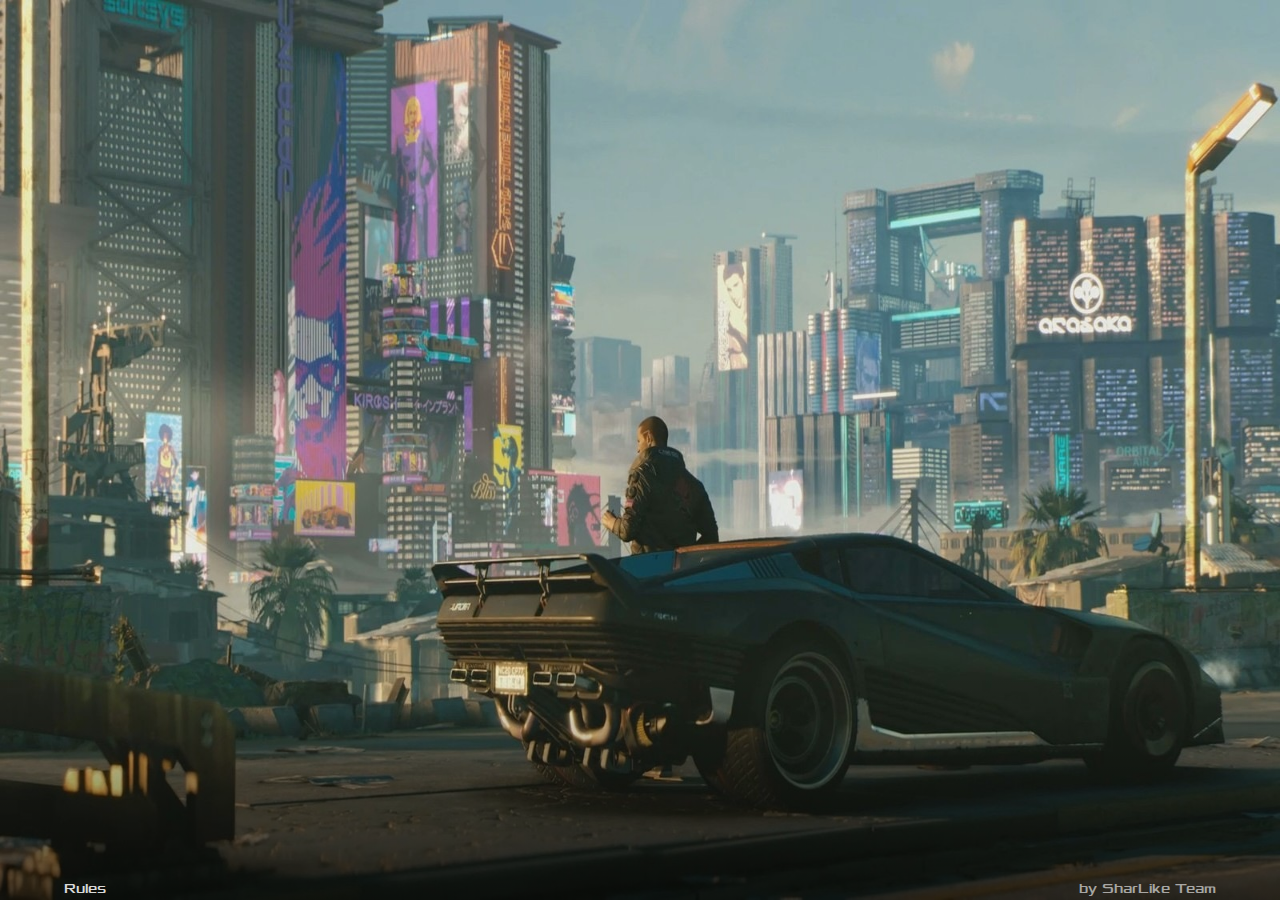
==== index.html @ ea801c17 "good" ====
<!DOCTYPE HTML>
<!--
	Parallelism by HTML5 UP
	html5up.net | @ajlkn
	Free for personal and commercial use under the CCA 3.0 license (html5up.net/license)
-->
<html>
	<head>
    <title>CTF</title>
    <meta charset="utf-8" />
    <meta name="viewport" content="width=device-width, initial-scale=1, user-scalable=no" />
    <link rel="stylesheet" href="css/main.css" />
    <noscript>
        <link rel="stylesheet" href="css/noscript.css" /></noscript>
</head>

<body class="is-preload">

    <!-- Wrapper -->
    <div id="wrapper">

        <!-- Main -->
        <section id="main">


            <!--
            
                <article class="item thumb span-|размер(1/2/3)|">
                    <h2>|Название таска|</h2>
                    <h3>|Цена|</h3>
                    <h4>|Категория|</h4>

                    <a href="|ссылка на таск|" class="image"><img src="img/thumbs/|номер категории|.jpg" alt=""></a>
                </article>
            
-->
            <!-- Items -->

            <div class="items">
                <a href="html/scoreboard.html">
                    <div class="item intro span-intro">
                        <h1>Cyber CTF</h1>
                        <h2>Scoreboard</h2>
                        <p />
                        <p><b>Very long team name<br>
                                50 points</b></p>
                    </div>
                </a>
                <article class="item thumb span-1">
                    <h2>Code it</h2>
                    <h3>500</h3>
                    <h4>WEB</h4>

                    <a href="img/fulls/01.jpg" class="image"><img src="img/thumbs/01.jpg" alt=""></a>
                </article>

                <article class="item thumb span-2">
                    <h2>Cryptography</h2>
                    <h3>200</h3>
                    <h4>CRYPTO</h4>
                    <a href="img/fulls/02.jpg" class="image"><img src="img/thumbs/02.jpg" alt=""></a>
                </article>

                <article class="item thumb span-1">
                    <h2>lol kek</h2>
                    <h3>500</h3>
                    <h4>WEB</h4>
                    <a href="img/fulls/03.jpg" class="image"><img src="img/thumbs/03.jpg" alt=""></a>
                </article>

                <article class="item thumb span-1">
                    <h2>realy</h2>
                    <h3>500</h3>
                    <h4>WEB</h4>
                    <a href="img/fulls/04.jpg" class="image"><img src="img/thumbs/04.jpg" alt=""></a>
                </article>

                <article class="item thumb span-3">
                    <h2>Code it</h2>
                    <h3>500</h3>
                    <h4>WEB</h4>
                    <a href="img/fulls/05.jpg" class="image"><img src="img/thumbs/05.jpg" alt=""></a>
                </article>

                <article class="item thumb span-1">
                    <h2>Code it</h2>
                    <h3>500</h3>
                    <h4>WEB</h4>
                    <a href="img/fulls/06.jpg" class="image"><img src="img/thumbs/06.jpg" alt=""></a>
                </article>

                <article class="item thumb span-2">
                    <h2>Code it</h2>
                    <h3>500</h3>
                    <h4>WEB</h4>
                    <a href="img/fulls/07.jpg" class="image"><img src="img/thumbs/07.jpg" alt=""></a>
                </article>

                <article class="item thumb span-2">
                    <h2>Code it</h2>
                    <h3>500</h3>
                    <h4>WEB</h4>
                    <a href="img/fulls/08.jpg" class="image"><img src="img/thumbs/08.jpg" alt=""></a>
                </article>

            </div>


            <!-- Items -->
            <div class="items">

                <article class="item thumb span-3">
                    <h2>Code it</h2>
                    <h3>500</h3>
                    <h4>WEB</h4>
                    <a href="img/fulls/05.jpg" class="image"><img src="img/thumbs/05.jpg" alt=""></a>
                </article>
                <article class="item thumb span-1">
                    <h2>Code it</h2>
                    <h3>500</h3>
                    <h4>WEB</h4>
                    <a href="img/fulls/06.jpg" class="image"><img src="img/thumbs/06.jpg" alt=""></a>
                </article>
                <article class="item thumb span-2">
                    <h2>Code it</h2>
                    <h3>500</h3>
                    <h4>WEB</h4>
                    <a href="img/fulls/07.jpg" class="image"><img src="img/thumbs/07.jpg" alt=""></a>
                </article>
                <article class="item thumb span-2">
                    <h2>Code it</h2>
                    <h3>500</h3>
                    <h4>WEB</h4>
                    <a href="img/fulls/08.jpg" class="image"><img src="img/thumbs/08.jpg" alt=""></a>
                </article>
                <article class="item thumb span-1">
                    <h2>Code it</h2>
                    <h3>500</h3>
                    <h4>WEB</h4>
                    <a href="img/fulls/01.jpg" class="image"><img src="img/thumbs/01.jpg" alt=""></a>
                </article>
                <article class="item thumb span-2">
                    <h2>Code it</h2>
                    <h3>500</h3>
                    <h4>WEB</h4>
                    <a href="img/fulls/02.jpg" class="image"><img src="img/thumbs/02.jpg" alt=""></a>
                </article>
                <article class="item thumb span-1">
                    <h2>Code it</h2>
                    <h3>500</h3>
                    <h4>WEB</h4>
                    <a href="img/fulls/03.jpg" class="image"><img src="img/thumbs/03.jpg" alt=""></a>
                </article>
                <article class="item thumb span-2">
                    <h2>Code it</h2>
                    <h3>500</h3>
                    <h4>WEB</h4>
                    <a href="img/fulls/05.jpg" class="image"><img src="img/thumbs/05.jpg" alt=""></a>
                </article>
                <article class="item thumb span-1">
                    <h2>Code it</h2>
                    <h3>500</h3>
                    <h4>WEB</h4>
                    <a href="img/fulls/04.jpg" class="image"><img src="img/thumbs/04.jpg" alt=""></a>
                </article>

            </div>
            <div class="items">

                <article class="item thumb span-1">
                    <h2>Code it</h2>
                    <h3>500</h3>
                    <h4>WEB</h4>
                    <a href="img/fulls/05.jpg" class="image"><img src="img/thumbs/05.jpg" alt=""></a>
                </article>
                <article class="item thumb span-3">
                    <h2>Code it</h2>
                    <h3>500</h3>
                    <h4>WEB</h4>
                    <a href="img/fulls/06.jpg" class="image"><img src="img/thumbs/06.jpg" alt=""></a>
                </article>
                <article class="item thumb span-2">
                    <h2>Code it</h2>
                    <h3>500</h3>
                    <h4>WEB</h4>
                    <a href="img/fulls/07.jpg" class="image"><img src="img/thumbs/07.jpg" alt=""></a>
                </article>
                <article class="item thumb span-3">
                    <h2>Code it</h2>
                    <h3>500</h3>
                    <h4>WEB</h4>
                    <a href="img/fulls/08.jpg" class="image"><img src="img/thumbs/08.jpg" alt=""></a>
                </article>
                <article class="item thumb span-2">
                    <h2>Code it</h2>
                    <h3>500</h3>
                    <h4>WEB</h4>
                    <a href="img/fulls/01.jpg" class="image"><img src="img/thumbs/01.jpg" alt=""></a>
                </article>
                <article class="item thumb span-1">
                    <h2>Code it</h2>
                    <h3>500</h3>
                    <h4>WEB</h4>
                    <a href="img/fulls/02.jpg" class="image"><img src="img/thumbs/02.jpg" alt=""></a>
                </article>
                <article class="item thumb span-3">
                    <h2>Code it</h2>
                    <h3>500</h3>
                    <h4>WEB</h4>
                    <a href="img/fulls/03.jpg" class="image"><img src="img/thumbs/03.jpg" alt=""></a>
                </article>
                <article class="item thumb span-2">
                    <h2>Code it</h2>
                    <h3>500</h3>
                    <h4>WEB</h4>
                    <a href="img/fulls/05.jpg" class="image"><img src="img/thumbs/05.jpg" alt=""></a>
                </article>

            </div>

        </section>

        <!-- Footer -->
        <section id="footer">
            <a class="Rules" href="html/rules">Rules</a>
            <div class="by">by SharLike Team</div>

        </section>

    </div>

    <!-- Scripts -->

    <script src="js/jquery.min.js"></script>
    <script src="js/jquery.poptrox.min.js"></script>
    <script src="js/browser.min.js"></script>
    <script src="js/breakpoints.min.js"></script>
    <!--    <script src="js/util.js"></script>-->
    <script src="js/main.js"></script>

</body>
</html>
---- css/main.css ----
@import url("https://fonts.googleapis.com/css?family=Source+Sans+Pro:400,600");
@import url("font-awesome.min.css");
@font-face{
    font-family: Xolonium-Regular;
    src: url(../fonts/Xolonium-Regular.otf);
    font-weight: normal;
    font-style: normal;
}
/*
	Parallelism by HTML5 UP
	html5up.net | @ajlkn
	Free for personal and commercial use under the CCA 3.0 license (html5up.net/license)
*/

html, body, div, span, applet, object,
iframe, h1, h2, h3, h4, h5, h6, p, blockquote,
pre, a, abbr, acronym, address, big, cite,
code, del, dfn, em, img, ins, kbd, q, s, samp,
small, strike, strong, sub, sup, tt, var, b,
u, i, center, dl, dt, dd, ol, ul, li, fieldset,
form, label, legend, table, caption, tbody,
tfoot, thead, tr, th, td, article, aside,
canvas, details, embed, figure, figcaption,
footer, header, hgroup, menu, nav, output, ruby,
section, summary, time, mark, audio, video {
	margin: 0;
	padding: 0;
	border: 0;
	font-size: 100%;
	font: inherit;
	vertical-align: baseline;
    font-family: Xolonium-Regular !important;
}

article, aside, details, figcaption, figure,
footer, header, hgroup, menu, nav, section {
	display: block;}

body {
	line-height: 1;
}

ol, ul {
	list-style: none;
}

blockquote, q {
	quotes: none;
}

	blockquote:before, blockquote:after, q:before, q:after {
		content: '';
		content: none;
	}

table {
	border-collapse: collapse;
	border-spacing: 0;
}

body {
	-webkit-text-size-adjust: none;
}

mark {
	background-color: transparent;
	color: inherit;
}

input::-moz-focus-inner {
	border: 0;
	padding: 0;
}

input, select, textarea {
	-moz-appearance: none;
	-webkit-appearance: none;
	-ms-appearance: none;
	appearance: none;
}

/* Basic */

	html {
		box-sizing: border-box;
	}

	*, *:before, *:after {
		box-sizing: inherit;
	}

	body {
		background-image: url("images/overlay.png"), -moz-linear-gradient(top, rgba(0, 0, 0, 0) 75%, rgba(0, 0, 0, 0.65)), url("../img/1.jpg");
		background-image: url("images/overlay.png"), -webkit-linear-gradient(top, rgba(0, 0, 0, 0) 75%, rgba(0, 0, 0, 0.65)), url("../img/1.jpg");
		background-image: url("images/overlay.png"), -ms-linear-gradient(top, rgba(0, 0, 0, 0) 75%, rgba(0, 0, 0, 0.65)), url("../img/1.jpg");
		background-image: url("images/overlay.png"), linear-gradient(top, rgba(0, 0, 0, 0) 75%, rgba(0, 0, 0, 0.65)), url("../img/1.jpg");
		background-position: top left, bottom left, auto;
		background-size: auto, 100% 100%, cover;
		background-size: 100% 100%;
		background-attachment: fixed;
		background-repeat: repeat, no-repeat, auto;
		position: relative;
		background-color: #150C07;
		line-height: 1.75em;
		overflow-x: hidden;
		overflow-y: auto;
	}

		body.is-preload *, body.is-preload *:before, body.is-preload *:after {
			-moz-animation: none !important;
			-webkit-animation: none !important;
			-ms-animation: none !important;
			animation: none !important;
			-moz-transition: none !important;
			-webkit-transition: none !important;
			-ms-transition: none !important;
			transition: none !important;
		}

		@media screen and (max-width: 1280px) {

/*
			body {
				background-attachment: scroll;
			}
*/

		}

		@media screen and (max-width: 736px) {

			body {

				background-attachment: scroll;
				background-size: auto, 100% 100%, 250% auto;
				background-repeat: repeat, no-repeat, no-repeat;
				background-position: top left, bottom left, 50% 0%;

			}

		}

	body, input, select, textarea {
		font-family: 'Source Sans Pro';
		font-weight: 400;
		padding: 0;
		font-size: 13pt;
		color: rgba(255, 255, 255, 0.6);
	}

		@media screen and (max-width: 1680px) {

			body, input, select, textarea {
				font-size: 11pt;
			}

		}

		@media screen and (max-width: 1280px) {

			body, input, select, textarea {
				font-size: 10pt;
			}

		}

		@media screen and (max-width: 980px) {

			body, input, select, textarea {
				font-size: 11pt;
			}

		}

	a {
		color: #fff;
		color: rgba(255, 255, 255, 0.85);
		text-decoration: none;
		-moz-transition: color 0.25s ease-in-out;
		-webkit-transition: color 0.25s ease-in-out;
		-ms-transition: color 0.25s ease-in-out;
		transition: color 0.25s ease-in-out;
	}

		a:hover {
			color: #d64760;
		}

	h1, h2, h3, h4, h5, h6 {
		font-weight: 400;
		color: #fff;
		color: rgb(240, 240, 240);
		letter-spacing: -0.05em;
		font-size: 15pt;
	}

	strong, b {
		color: #fff;
		font-weight: 600;
	}

/* List */

	ul.icons {
		cursor: default;
		margin: 0 0 0.5em 0;
	}

		ul.icons li {
			display: inline-block;
			font-size: 1.5em;
			margin-left: 1em;
		}

			ul.icons li span {
				display: none;
			}

			ul.icons li a {
				opacity: 0.35;
				color: #fff;
				-moz-transition: opacity 0.25s ease-in-out;
				-webkit-transition: opacity 0.25s ease-in-out;
				-ms-transition: opacity 0.25s ease-in-out;
				transition: opacity 0.25s ease-in-out;
			}

				ul.icons li a:hover {
					opacity: 1.0;
				}

			ul.icons li:first-child {
				margin-left: 0;
			}

		@media screen and (max-width: 736px) {

			ul.icons {
				margin: 0 0 2em 0;
			}

		}

/* Icons */

	.icon {
		position: relative;
		text-decoration: none;
	}

		.icon:before {
			-moz-osx-font-smoothing: grayscale;
			-webkit-font-smoothing: antialiased;
			font-family: FontAwesome;
			font-style: normal;
			font-weight: normal;
			text-transform: none !important;
		}

		.icon > .label {
			display: none;
		}

/* Wrapper */

	#wrapper {
		min-height: 100vh;
		display: -moz-flex;
		display: -webkit-flex;
		display: -ms-flex;
		display: flex;
		-moz-flex-direction: column;
		-webkit-flex-direction: column;
		-ms-flex-direction: column;
		flex-direction: column;
		-moz-justify-content: space-between;
		-webkit-justify-content: space-between;
		-ms-justify-content: space-between;
		justify-content: space-between;
		-moz-align-items: center;
		-webkit-align-items: center;
		-ms-align-items: center;
		align-items: center;
		-moz-transition: -moz-filter 0.5s ease-in-out;
		-webkit-transition: -webkit-filter 0.5s ease-in-out;
		-ms-transition: -ms-filter 0.5s ease-in-out;
		transition: filter 0.5s ease-in-out;
	}

		#wrapper:before {
			content: '';
			display: block;
		}

		body.is-poptrox-visible #wrapper {
			-moz-filter: blur(0.25em);
			-webkit-filter: blur(0.25em);
			-ms-filter: blur(0.25em);
			filter: blur(0.25em);
		}

		@media screen and (max-width: 736px) {

			#wrapper {
				min-height: 0;
			}

		}

/* Scroll Zone */

/*
	.scrollZone {
		position: fixed;
		width: 6rem;
		height: 100vh;
		cursor: -moz-grab;
		cursor: -webkit-grab;
		cursor: -ms-grab;
		cursor: grab;
		z-index: 10001;
	}

		.scrollZone.left {
			left: 0;
		}

		.scrollZone.right {
			right: 0;
		}
*/

		@media screen and (max-width: 736px) {

			.scrollZone {
				display: none;
			}

		}

/* Main */

	#main {
		-moz-transition: opacity 1s ease-in-out;
		-webkit-transition: opacity 1s ease-in-out;
		-ms-transition: opacity 1s ease-in-out;
		transition: opacity 1s ease-in-out;
		-moz-transition-delay: 0.5s;
		-webkit-transition-delay: 0.5s;
		-ms-transition-delay: 0.5s;
		transition-delay: 0.5s;
		position: relative;
		z-index: 1;
		width: -moz-min-content;
		width: -webkit-min-content;
		width: -ms-min-content;
		width: min-content;
		max-width: 100vw;
		overflow-x: hidden;
		-webkit-overflow-scrolling: touch;
		padding: 5px;
	}

		#main .items {
			display: -moz-flex;
			display: -webkit-flex;
			display: -ms-flex;
			display: flex;
		}

/*
			#main .items > :last-child {
				border-right: solid 10px #ffffff;
			}
*/

		#main .item {
			-moz-flex-grow: 0;
			-webkit-flex-grow: 0;
			-ms-flex-grow: 0;
			flex-grow: 0;
			-moz-flex-shrink: 0;
			-webkit-flex-shrink: 0;
			-ms-flex-shrink: 0;
			flex-shrink: 0;
			margin: 6px;
			height: 16em;
			box-shadow: 0 0 0 2px rgba(0,0,0,0.5);
		}






            #main .item.span-intro {
				width: 30em;
			}







			#main .item.span-1 {
				width: 20em;
			}

			#main .item.span-2 {
				width: 25em;
			}

			#main .item.span-3 {
				width: 30em;
			}

			#main .item.intro {
				background-color: rgba(100,10,110,0.8);
				background-image: url("images/overlay.png");
				display: -moz-flex;
				display: -webkit-flex;
				display: -ms-flex;
				display: flex;
				-moz-flex-direction: column;
				-webkit-flex-direction: column;
				-ms-flex-direction: column;
				flex-direction: column;
				-moz-justify-content: center;
				-webkit-justify-content: center;
				-ms-justify-content: center;
				justify-content: center;
				padding: 1em 3em;
			}

				#main .item.intro h1 {
					font-size: 2em;
					line-height: 1em;
				}

				#main .item.intro p {
					font-size: 1.25em;
					line-height: 1.5em;
					margin: 0.5em 0 0 0;
					opacity: 0.8;
				}

			#main .item.thumb {
				display: block;
				position: relative;
				background: rgba(255, 255, 255, 0.25);
				cursor: default;
			}

				#main .item.thumb h2 {
					position: absolute;
					bottom: 0;
					left: 0;
					background: rgba(15, 20, 30, 0.85);
					width: 100%;
					padding: 0.2em;
					font-weight: 400;
					line-height: 1em;
					z-index: 2;
				}
				#main .item.thumb h3 {
					position: absolute;
					top: 0;
					right: 0px;
					text-align-last: right;
					background: rgba(15, 20, 30, 0.85);
/*					width: 50%;*/
					padding: 0.2em;
                    padding-left: 0.6em;
                    padding-right: 0.6em;
					font-weight: 400;
					line-height: 1em;
					z-index: 2;
		font-size: 12pt;
				}
				#main .item.thumb h4 {
					position: absolute;
					top: 0;
					left: 0px;
					background: rgba(15, 20, 30, 0.85);
/*					width: 50%;*/
					padding: 0.2em;
                    padding-right: 0.6em;
                    padding-left: 0.6em;
					font-weight: 400;
					line-height: 1em;
					z-index: 2;
		font-size: 12pt;
				}

				#main .item.thumb img {
					display: block;
					z-index: 1;
					position: absolute;
					top: 0;
					left: 0;
					width: 100%;
					height: 100%;
					-moz-object-fit: cover;
					-webkit-object-fit: cover;
					-ms-object-fit: cover;
					object-fit: cover;
					-moz-object-position: center;
					-webkit-object-position: center;
					-ms-object-position: center;
					object-position: center;
					-moz-transition: opacity 0.75s ease-in-out;
					-webkit-transition: opacity 0.75s ease-in-out;
					-ms-transition: opacity 0.75s ease-in-out;
					transition: opacity 0.75s ease-in-out;
					-moz-transition-delay: 0.5s;
					-webkit-transition-delay: 0.5s;
					-ms-transition-delay: 0.5s;
					transition-delay: 0.5s;
				}

				#main .item.thumb.delay-1 img {
					-moz-transition-delay: 0.5s;
					-webkit-transition-delay: 0.5s;
					-ms-transition-delay: 0.5s;
					transition-delay: 0.5s;
				}

				#main .item.thumb.delay-2 img {
					-moz-transition-delay: 0.5s;
					-webkit-transition-delay: 0.5s;
					-ms-transition-delay: 0.5s;
					transition-delay: 0.5s;
				}

				#main .item.thumb.delay-3 img {
					-moz-transition-delay: 0.5s;
					-webkit-transition-delay: 0.5s;
					-ms-transition-delay: 0.5s;
					transition-delay: 0.5s;
				}

				#main .item.thumb.delay-4 img {
					-moz-transition-delay: 0.5s;
					-webkit-transition-delay: 0.5s;
					-ms-transition-delay: 0.5s;
					transition-delay: 0.5s;
				}

				#main .item.thumb.delay-5 img {
					-moz-transition-delay: 0.5s;
					-webkit-transition-delay: 0.5s;
					-ms-transition-delay: 0.5s;
					transition-delay: 0.5s;
				}

				#main .item.thumb.delay-6 img {
					-moz-transition-delay: 0.5s;
					-webkit-transition-delay: 0.5s;
					-ms-transition-delay: 0.5s;
					transition-delay: 0.5s;
				}

		body.is-preload #main {
			opacity: 0;
		}

			body.is-preload #main .item.thumb img {
				opacity: 0;
			}

		@media screen and (max-width: 1680px) {

			#main .item {
				height: 13em;
			}

/*
				#main .item.span-1 {
					width: 17em;
				}

				#main .item.span-2 {
					width: 25.5em;
				}

				#main .item.span-3 {
					width: 34em;
				}
*/

		}

		@media screen and (max-width: 736px) {

			#main {
				width: 100%;
				overflow-x: hidden;
				overflow-y: auto;
				padding: 2.5px;
			}

				#main .items {
					-moz-flex-wrap: wrap;
					-webkit-flex-wrap: wrap;
					-ms-flex-wrap: wrap;
					flex-wrap: wrap;
					-moz-justify-content: center;
					-webkit-justify-content: center;
					-ms-justify-content: center;
					justify-content: center;
				}

					#main .items > :last-child {
						border-right: 0;
					}

				#main .item {
					-moz-flex-grow: 1;
					-webkit-flex-grow: 1;
					-ms-flex-grow: 1;
					flex-grow: 1;
					-moz-flex-shrink: 1;
					-webkit-flex-shrink: 1;
					-ms-flex-shrink: 1;
					flex-shrink: 1;
					width: calc(50vw - 15px) !important;
					margin: 2.5px;
/*					box-shadow: 0 0 0 5px #ffffff;*/
				}

					#main .item.intro {
						width: calc(100vw - 20px) !important;
						text-align: center;
						height: auto;
						padding: 3em;
					}

						#main .item.intro h1 {
							font-size: 2em;
						}

						#main .item.intro p {
							font-size: 1em;
						}

/*
					#main .item.thumb h2 {
						display: none;
					}
*/

		}

		@media screen and (max-width: 480px) {

			#main .item {
				height: 10em;
			}

		}

/* Header */

	#footer {
		width: 100%;
/*		padding: 1.5em;*/
		display: -moz-flex;
		display: -webkit-flex;
		display: -ms-flex;
		display: flex;
		-moz-justify-content: space-between;
		-webkit-justify-content: space-between;
		-ms-justify-content: space-between;
		justify-content: space-between;
		position: relative;
		z-index: 10002;
	}

		#footer > section:first-child {
			text-align: left;
			max-width: 36em;
			padding-right: 2em;
		}

		#footer > section:last-child {
			text-align: right;
			max-width: 36em;
		}

		#footer h2 {
			font-size: 2.25em;
			margin: 0 0 1em 0;
		}

		#footer .copyright li {
			display: inline-block;
			margin-left: 1em;
			padding-left: 1em;
			border-left: solid 1px rgba(255, 255, 255, 0.25);
			line-height: 1em;
		}

			#footer .copyright li:first-child {
				border-left: 0;
				margin-left: 0;
				padding-left: 0;
			}

		@media screen and (max-width: 980px) {

			#footer {
				-moz-flex-direction: column;
				-webkit-flex-direction: column;
				-ms-flex-direction: column;
				flex-direction: column;
			}

				#footer > section:first-child {
					width: 100%;
					padding-right: 0;
				}

				#footer > section:last-child {
					text-align: left;
					margin: 1.5em 0 0 0;
					width: 100%;
				}

		}

		@media screen and (max-width: 736px) {

			#footer {
				text-align: center;
				padding: 3em;
			}

				#footer > section:first-child {
					text-align: center;
					max-width: 100%;
				}

				#footer > section:last-child {
					text-align: center;
					max-width: 100%;
				}

				#footer .copyright li {
					display: block;
					margin: 0.75em 0 0 0;
					padding-left: 0;
					border-left: 0;
				}

					#footer .copyright li:first-child {
						margin-top: 0;
					}

		}

/* Popup */

	.poptrox-popup {
		background: #1a1f2c;
		background: rgba(18, 21, 29, 0.9);
		box-shadow: 0px 0px 0px 10px #fff, 0px 10px 60px 10px rgba(8, 11, 19, 0.55);
		cursor: default;
	}

		.poptrox-popup .loader {
			display: block;
			width: 48px;
			height: 48px;
			position: absolute;
			top: 50%;
			left: 50%;
			margin: -24px 0 0 -24px;
			background: url("images/loader.gif");
			opacity: 0.25;
		}

		.poptrox-popup .caption {
			position: absolute;
			bottom: 0;
			left: 0;
			background: #1a1f2c;
			background: rgba(18, 21, 29, 0.85);
			display: block;
			width: 100%;
			line-height: 75px;
			text-align: center;
			font-size: 1.25em;
			color: #fff;
		}

		.poptrox-popup .nav-next, .poptrox-popup .nav-previous {
			text-decoration: none;
			font-weight: normal;
			font-style: normal;
			-moz-transition: opacity 0.25s ease-in-out;
			-webkit-transition: opacity 0.25s ease-in-out;
			-ms-transition: opacity 0.25s ease-in-out;
			transition: opacity 0.25s ease-in-out;
			opacity: 0.35;
		}

			.poptrox-popup .nav-next:hover, .poptrox-popup .nav-previous:hover {
				opacity: 1.0;
			}

		.poptrox-popup .nav-next, .poptrox-popup .nav-previous {
			-moz-osx-font-smoothing: grayscale;
			-webkit-font-smoothing: antialiased;
			font-family: FontAwesome;
			font-style: normal;
			font-weight: normal;
			text-transform: none !important;
			width: 150px;
			height: 75px;
			position: absolute;
			bottom: 0;
			cursor: pointer;
			font-size: 3em;
			line-height: 75px;
		}

		.poptrox-popup .nav-next {
			right: 0;
			text-align: right;
			padding-right: 30px;
		}

			.poptrox-popup .nav-next:before {
				content: '\f105';
			}

		.poptrox-popup .nav-previous {
			left: 0;
			text-align: left;
			padding-left: 30px;
		}

			.poptrox-popup .nav-previous:before {
				content: '\f104';
			}

		@media screen and (max-width: 736px) {

			.poptrox-popup {
				background: #0a0f1c;
				box-shadow: 0px 0px 30px 10px rgba(8, 11, 19, 0.85);
				border: solid 2.5px #fff;
				-moz-box-sizing: content-box;
				-webkit-box-sizing: content-box;
				-ms-box-sizing: content-box;
				box-sizing: content-box;
			}

				.poptrox-popup .caption {
					display: none !important;
				}

				.poptrox-popup .nav-next {
					display: none !important;
				}

				.poptrox-popup .nav-previous {
					display: none !important;
				}

		}





/****----------------add----------------****/

.Rules{
    margin-left: 5%;
    
}
.by{
    right: 0;
    margin-right: 5%;
}
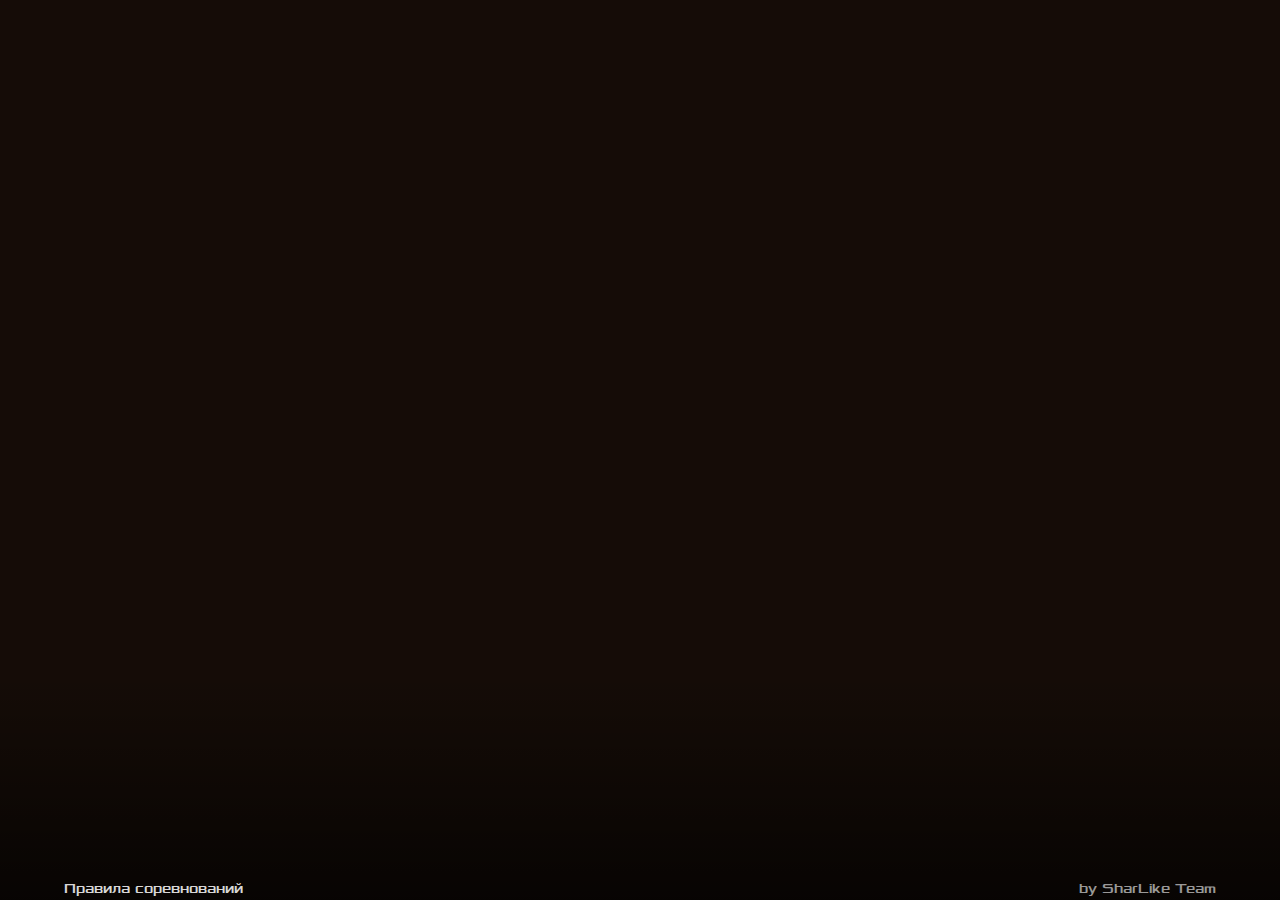
==== commit a8b2ab65: "Deleted unused pictures and other small fixes" ====
--- a/index.html
+++ b/index.html
@@ -5,7 +5,8 @@
 	Free for personal and commercial use under the CCA 3.0 license (html5up.net/license)
 -->
 <html>
-	<head>
+
+<head>
     <title>CTF</title>
     <meta charset="utf-8" />
     <meta name="viewport" content="width=device-width, initial-scale=1, user-scalable=no" />
@@ -24,196 +25,355 @@
 
 
             <!--
-            
+                
                 <article class="item thumb span-|размер(1/2/3)|">
-                    <h2>|Название таска|</h2>
-                    <h3>|Цена|</h3>
-                    <h4>|Категория|</h4>
-
-                    <a href="|ссылка на таск|" class="image"><img src="img/thumbs/|номер категории|.jpg" alt=""></a>
-                </article>
-            
--->
-            <!-- Items -->
+                    <a href="html/Task.html">
+                        <h2>|Название|</h2>
+                        <h3>|Цена|</h3>
+                        <h4>|Категория|</h4>
+                        <img class="|Состояние таска|" src="|Картинка|" alt="">
+                    </a>
+                </article>
+                
+            -->
+
+
+
+            <!-- Items1 -->
 
             <div class="items">
                 <a href="html/scoreboard.html">
                     <div class="item intro span-intro">
-                        <h1>Cyber CTF</h1>
-                        <h2>Scoreboard</h2>
-                        <p />
+                        <h1>CyberCTF</h1>
+                        <h2>Результаты</h2>
                         <p><b>Very long team name<br>
-                                50 points</b></p>
+                                50 баллов</b></p>
                     </div>
                 </a>
-                <article class="item thumb span-1">
-                    <h2>Code it</h2>
-                    <h3>500</h3>
-                    <h4>WEB</h4>
-
-                    <a href="img/fulls/01.jpg" class="image"><img src="img/thumbs/01.jpg" alt=""></a>
-                </article>
-
-                <article class="item thumb span-2">
-                    <h2>Cryptography</h2>
-                    <h3>200</h3>
-                    <h4>CRYPTO</h4>
-                    <a href="img/fulls/02.jpg" class="image"><img src="img/thumbs/02.jpg" alt=""></a>
-                </article>
-
-                <article class="item thumb span-1">
-                    <h2>lol kek</h2>
-                    <h3>500</h3>
-                    <h4>WEB</h4>
-                    <a href="img/fulls/03.jpg" class="image"><img src="img/thumbs/03.jpg" alt=""></a>
-                </article>
-
-                <article class="item thumb span-1">
-                    <h2>realy</h2>
-                    <h3>500</h3>
-                    <h4>WEB</h4>
-                    <a href="img/fulls/04.jpg" class="image"><img src="img/thumbs/04.jpg" alt=""></a>
-                </article>
-
-                <article class="item thumb span-3">
-                    <h2>Code it</h2>
-                    <h3>500</h3>
-                    <h4>WEB</h4>
-                    <a href="img/fulls/05.jpg" class="image"><img src="img/thumbs/05.jpg" alt=""></a>
-                </article>
-
-                <article class="item thumb span-1">
-                    <h2>Code it</h2>
-                    <h3>500</h3>
-                    <h4>WEB</h4>
-                    <a href="img/fulls/06.jpg" class="image"><img src="img/thumbs/06.jpg" alt=""></a>
-                </article>
-
-                <article class="item thumb span-2">
-                    <h2>Code it</h2>
-                    <h3>500</h3>
-                    <h4>WEB</h4>
-                    <a href="img/fulls/07.jpg" class="image"><img src="img/thumbs/07.jpg" alt=""></a>
-                </article>
-
-                <article class="item thumb span-2">
-                    <h2>Code it</h2>
-                    <h3>500</h3>
-                    <h4>WEB</h4>
-                    <a href="img/fulls/08.jpg" class="image"><img src="img/thumbs/08.jpg" alt=""></a>
+
+                
+                <article class="item thumb span-1">
+                    <a href="html/Task.html">
+                        <h2>Code it</h2>
+                        <h3>500</h3>
+                        <h4>WEB</h4>
+                        <img class="done" src="img/thumbs/1.jpg" alt="">
+                    </a>
+                </article>
+                
+                <article class="item thumb span-2">
+                    <a href="html/Task.html">
+                        <h2>Cryptography</h2>
+                        <h3>200</h3>
+                        <h4>CRYPTO</h4>
+                        <img class="done" src="img/thumbs/2.jpg" alt="">
+                    </a>
+                </article>
+                
+                <article class="item thumb span-1">
+                    <a href="html/Task.html">
+                        <h2>lol kek</h2>
+                        <h3>500</h3>
+                        <h4>WEB</h4>
+                        <img class="done" src="img/thumbs/3.jpg" alt="">
+                    </a>
+                </article>
+                
+                <article class="item thumb span-1">
+                    <a href="html/Task.html">
+                        <h2>realy</h2>
+                        <h3>500</h3>
+                        <h4>WEB</h4>
+                        <img class="done" src="img/thumbs/18.jpg" alt="">
+                    </a>
+                </article>
+                
+                <article class="item thumb span-3">
+                    <a href="html/Task.html">
+                        <h2>Code it</h2>
+                        <h3>500</h3>
+                        <h4>WEB</h4>
+                        <img class="todo" src="img/thumbs/5.jpg" alt="">
+                    </a>
+                </article>
+                
+                <article class="item thumb span-1">
+                    <a href="html/Task.html">
+                        <h2>???</h2>
+                        <h3>???</h3>
+                        <h4>???</h4>
+                        <img class="close" src="img/thumbs/close.jpg" alt="">
+                    </a>
+                </article>
+                
+                <article class="item thumb span-2">
+                    <a href="html/Task.html">
+                        <h2>???</h2>
+                        <h3>???</h3>
+                        <h4>???</h4>
+                        <img class="close" src="img/thumbs/close.jpg" alt="">
+                    </a>
+                </article>
+                <article class="item thumb span-2">
+                    <a href="html/Task.html">
+                        <h2>???</h2>
+                        <h3>???</h3>
+                        <h4>???</h4>
+                        <img class="close" src="img/thumbs/close.jpg" alt="">
+                    </a>
+                </article>
+
+                <article class="item thumb span-1">
+                    <a href="html/Task.html">
+                        <h2>???</h2>
+                        <h3>???</h3>
+                        <h4>???</h4>
+                        <img class="close" src="img/thumbs/close.jpg" alt="">
+                    </a>
+                </article>
+                
+                <article class="item thumb span-3">
+                    <a href="html/Task.html">
+                        <h2>???</h2>
+                        <h3>???</h3>
+                        <h4>???</h4>
+                        <img class="close" src="img/thumbs/close.jpg" alt="">
+                    </a>
+                </article>
+                
+                <article class="item thumb span-3">
+                    <a href="html/Task.html">
+                        <h2>???</h2>
+                        <h3>???</h3>
+                        <h4>???</h4>
+                        <img class="close" src="img/thumbs/close.jpg" alt="">
+                    </a>
                 </article>
 
             </div>
 
-
-            <!-- Items -->
+            <!-- Items2 -->
             <div class="items">
 
                 <article class="item thumb span-3">
-                    <h2>Code it</h2>
-                    <h3>500</h3>
-                    <h4>WEB</h4>
-                    <a href="img/fulls/05.jpg" class="image"><img src="img/thumbs/05.jpg" alt=""></a>
-                </article>
-                <article class="item thumb span-1">
-                    <h2>Code it</h2>
-                    <h3>500</h3>
-                    <h4>WEB</h4>
-                    <a href="img/fulls/06.jpg" class="image"><img src="img/thumbs/06.jpg" alt=""></a>
-                </article>
-                <article class="item thumb span-2">
-                    <h2>Code it</h2>
-                    <h3>500</h3>
-                    <h4>WEB</h4>
-                    <a href="img/fulls/07.jpg" class="image"><img src="img/thumbs/07.jpg" alt=""></a>
-                </article>
-                <article class="item thumb span-2">
-                    <h2>Code it</h2>
-                    <h3>500</h3>
-                    <h4>WEB</h4>
-                    <a href="img/fulls/08.jpg" class="image"><img src="img/thumbs/08.jpg" alt=""></a>
-                </article>
-                <article class="item thumb span-1">
-                    <h2>Code it</h2>
-                    <h3>500</h3>
-                    <h4>WEB</h4>
-                    <a href="img/fulls/01.jpg" class="image"><img src="img/thumbs/01.jpg" alt=""></a>
-                </article>
-                <article class="item thumb span-2">
-                    <h2>Code it</h2>
-                    <h3>500</h3>
-                    <h4>WEB</h4>
-                    <a href="img/fulls/02.jpg" class="image"><img src="img/thumbs/02.jpg" alt=""></a>
-                </article>
-                <article class="item thumb span-1">
-                    <h2>Code it</h2>
-                    <h3>500</h3>
-                    <h4>WEB</h4>
-                    <a href="img/fulls/03.jpg" class="image"><img src="img/thumbs/03.jpg" alt=""></a>
-                </article>
-                <article class="item thumb span-2">
-                    <h2>Code it</h2>
-                    <h3>500</h3>
-                    <h4>WEB</h4>
-                    <a href="img/fulls/05.jpg" class="image"><img src="img/thumbs/05.jpg" alt=""></a>
-                </article>
-                <article class="item thumb span-1">
-                    <h2>Code it</h2>
-                    <h3>500</h3>
-                    <h4>WEB</h4>
-                    <a href="img/fulls/04.jpg" class="image"><img src="img/thumbs/04.jpg" alt=""></a>
+                    <a href="html/Task.html">
+                        <h2>Code it</h2>
+                        <h3>500</h3>
+                        <h4>WEB</h4>
+                        <img class="done" src="img/thumbs/9.jpg" alt="">
+                    </a>
+                </article>
+                <article class="item thumb span-1">
+                    <a href="html/Task.html">
+                        <h2>Code it</h2>
+                        <h3>500</h3>
+                        <h4>WEB</h4>
+                        <img class="done" src="img/thumbs/10.jpg" alt="">
+                    </a>
+                </article>
+
+                <article class="item thumb span-2">
+                    <a href="html/Task.html">
+                        <h2>Code it</h2>
+                        <h3>500</h3>
+                        <h4>WEB</h4>
+                        <img class="todo" src="img/thumbs/11.jpg" alt="">
+                    </a>
+                </article>
+                
+                <article class="item thumb span-2">
+                    <a href="html/Task.html">
+                        <h2>Code it</h2>
+                        <h3>500</h3>
+                        <h4>WEB</h4>
+                        <img class="todo" src="img/thumbs/12.jpg" alt="">
+                    </a>
+                </article>
+                
+                <article class="item thumb span-1">
+                    <a href="html/Task.html">
+                        <h2>Code it</h2>
+                        <h3>500</h3>
+                        <h4>WEB</h4>
+                        <img class="todo" src="img/thumbs/13.jpg" alt="">
+                    </a>
+                </article>
+                
+                <article class="item thumb span-2">
+                    <a href="html/Task.html">
+                        <h2>???</h2>
+                        <h3>???</h3>
+                        <h4>???</h4>
+                        <img class="close" src="img/thumbs/close.jpg" alt="">
+                    </a>
+                </article>
+                
+                <article class="item thumb span-3">
+                    <a href="html/Task.html">
+                        <h2>???</h2>
+                        <h3>???</h3>
+                        <h4>???</h4>
+                        <img class="close" src="img/thumbs/close.jpg" alt="">
+                    </a>
+                </article>
+                
+                <article class="item thumb span-2">
+                    <a href="html/Task.html">
+                        <h2>???</h2>
+                        <h3>???</h3>
+                        <h4>???</h4>
+                        <img class="close" src="img/thumbs/close.jpg" alt="">
+                    </a>
+                </article>
+                
+                <article class="item thumb span-1">
+                    <a href="html/Task.html">
+                        <h2>???</h2>
+                        <h3>???</h3>
+                        <h4>???</h4>
+                        <img class="close" src="img/thumbs/close.jpg" alt="">
+                    </a>
+                </article>
+                
+                <article class="item thumb span-2">
+                    <a href="html/Task.html">
+                        <h2>???</h2>
+                        <h3>???</h3>
+                        <h4>???</h4>
+                        <img class="close" src="img/thumbs/close.jpg" alt="">
+                    </a>
+                </article>
+                
+                <article class="item thumb span-1">
+                    <a href="html/Task.html">
+                        <h2>???</h2>
+                        <h3>???</h3>
+                        <h4>???</h4>
+                        <img class="close" src="img/thumbs/close.jpg" alt="">
+                    </a>
+                </article>
+                
+                <article class="item thumb span-3">
+                    <a href="html/Task.html">
+                        <h2>???</h2>
+                        <h3>???</h3>
+                        <h4>???</h4>
+                        <img class="close" src="img/thumbs/close.jpg" alt="">
+                    </a>
                 </article>
 
             </div>
+            
+            <!-- Items3 -->
+            
             <div class="items">
 
                 <article class="item thumb span-1">
-                    <h2>Code it</h2>
-                    <h3>500</h3>
-                    <h4>WEB</h4>
-                    <a href="img/fulls/05.jpg" class="image"><img src="img/thumbs/05.jpg" alt=""></a>
-                </article>
-                <article class="item thumb span-3">
-                    <h2>Code it</h2>
-                    <h3>500</h3>
-                    <h4>WEB</h4>
-                    <a href="img/fulls/06.jpg" class="image"><img src="img/thumbs/06.jpg" alt=""></a>
-                </article>
-                <article class="item thumb span-2">
-                    <h2>Code it</h2>
-                    <h3>500</h3>
-                    <h4>WEB</h4>
-                    <a href="img/fulls/07.jpg" class="image"><img src="img/thumbs/07.jpg" alt=""></a>
-                </article>
-                <article class="item thumb span-3">
-                    <h2>Code it</h2>
-                    <h3>500</h3>
-                    <h4>WEB</h4>
-                    <a href="img/fulls/08.jpg" class="image"><img src="img/thumbs/08.jpg" alt=""></a>
-                </article>
-                <article class="item thumb span-2">
-                    <h2>Code it</h2>
-                    <h3>500</h3>
-                    <h4>WEB</h4>
-                    <a href="img/fulls/01.jpg" class="image"><img src="img/thumbs/01.jpg" alt=""></a>
-                </article>
-                <article class="item thumb span-1">
-                    <h2>Code it</h2>
-                    <h3>500</h3>
-                    <h4>WEB</h4>
-                    <a href="img/fulls/02.jpg" class="image"><img src="img/thumbs/02.jpg" alt=""></a>
-                </article>
-                <article class="item thumb span-3">
-                    <h2>Code it</h2>
-                    <h3>500</h3>
-                    <h4>WEB</h4>
-                    <a href="img/fulls/03.jpg" class="image"><img src="img/thumbs/03.jpg" alt=""></a>
-                </article>
-                <article class="item thumb span-2">
-                    <h2>Code it</h2>
-                    <h3>500</h3>
-                    <h4>WEB</h4>
-                    <a href="img/fulls/05.jpg" class="image"><img src="img/thumbs/05.jpg" alt=""></a>
+                    <a href="html/Task.html">
+                        <h2>Code it</h2>
+                        <h3>500</h3>
+                        <h4>WEB</h4>
+                        <img class="done" src="img/thumbs/4.jpg" alt="">
+                    </a>
+                </article>
+                
+                <article class="item thumb span-3">
+                    <a href="html/Task.html">
+                        <h2>Code it</h2>
+                        <h3>500</h3>
+                        <h4>WEB</h4>
+                        <img class="done" src="img/thumbs/19.jpg" alt="">
+                    </a>
+                </article>
+                
+                <article class="item thumb span-2">
+                    <a href="html/Task.html">
+                        <h2>Code it</h2>
+                        <h3>500</h3>
+                        <h4>WEB</h4>
+                        <img class="todo" src="img/thumbs/36.jpg" alt="">
+                    </a>
+                </article>
+                
+                <article class="item thumb span-3">
+                    <a href="html/Task.html">
+                        <h2>Code it</h2>
+                        <h3>500</h3>
+                        <h4>WEB</h4>
+                        <img class="todo" src="img/thumbs/21.jpg" alt="">
+                    </a>
+                </article>
+                
+                <article class="item thumb span-2">
+                    <a href="html/Task.html">
+                        <h2>Code it</h2>
+                        <h3>500</h3>
+                        <h4>WEB</h4>
+                        <img class="todo" src="img/thumbs/22.jpg" alt="">
+                    </a>
+                </article>
+                
+                <article class="item thumb span-1">
+                    <a href="html/Task.html">
+                        <h2>Code it</h2>
+                        <h3>500</h3>
+                        <h4>WEB</h4>
+                        <img class="todo" src="img/thumbs/23.jpg" alt="">
+                    </a>
+                </article>
+                
+                <article class="item thumb span-3">
+                    <a href="html/Task.html">
+                        <h2>???</h2>
+                        <h3>???</h3>
+                        <h4>???</h4>
+                        <img class="close" src="img/thumbs/close.jpg" alt="">
+                    </a>
+                </article>
+                
+                <article class="item thumb span-2">
+                    <a href="html/Task.html">
+                        <h2>???</h2>
+                        <h3>???</h3>
+                        <h4>???</h4>
+                        <img class="close" src="img/thumbs/close.jpg" alt="">
+                    </a>
+                </article>
+                
+                <article class="item thumb span-1">
+                    <a href="html/Task.html">
+                        <h2>???</h2>
+                        <h3>???</h3>
+                        <h4>???</h4>
+                        <img class="close" src="img/thumbs/close.jpg" alt="">
+                    </a>
+                </article>
+                
+                <article class="item thumb span-2">
+                    <a href="html/Task.html">
+                        <h2>???</h2>
+                        <h3>???</h3>
+                        <h4>???</h4>
+                        <img class="close" src="img/thumbs/close.jpg" alt="">
+                    </a>
+                </article>
+                
+                <article class="item thumb span-2">
+                    <a href="html/Task.html">
+                        <h2>???</h2>
+                        <h3>???</h3>
+                        <h4>???</h4>
+                        <img class="close" src="img/thumbs/close.jpg" alt="">
+                    </a>
+                </article>
+                
+                <article class="item thumb span-1">
+                    <a href="html/Task.html">
+                        <h2>???</h2>
+                        <h3>???</h3>
+                        <h4>???</h4>
+                        <img class="close" src="img/thumbs/close.jpg" alt="">
+                    </a>
                 </article>
 
             </div>
@@ -222,7 +382,7 @@
 
         <!-- Footer -->
         <section id="footer">
-            <a class="Rules" href="html/rules">Rules</a>
+            <a class="Rules" href="html/Rules.html">Правила соревнований</a>
             <div class="by">by SharLike Team</div>
 
         </section>
@@ -239,4 +399,5 @@
     <script src="js/main.js"></script>
 
 </body>
-</html>+
+</html>
--- a/css/main.css
+++ b/css/main.css
@@ -90,10 +90,10 @@
 	}
 
 	body {
-		background-image: url("images/overlay.png"), -moz-linear-gradient(top, rgba(0, 0, 0, 0) 75%, rgba(0, 0, 0, 0.65)), url("../img/1.jpg");
-		background-image: url("images/overlay.png"), -webkit-linear-gradient(top, rgba(0, 0, 0, 0) 75%, rgba(0, 0, 0, 0.65)), url("../img/1.jpg");
-		background-image: url("images/overlay.png"), -ms-linear-gradient(top, rgba(0, 0, 0, 0) 75%, rgba(0, 0, 0, 0.65)), url("../img/1.jpg");
-		background-image: url("images/overlay.png"), linear-gradient(top, rgba(0, 0, 0, 0) 75%, rgba(0, 0, 0, 0.65)), url("../img/1.jpg");
+		background-image: url("images/overlay.png"), -moz-linear-gradient(top, rgba(0, 0, 0, 0) 75%, rgba(0, 0, 0, 0.65)), url("../img/MainBackground.jpg");
+		background-image: url("images/overlay.png"), -webkit-linear-gradient(top, rgba(0, 0, 0, 0) 75%, rgba(0, 0, 0, 0.65)), url("../img/MainBackground.jpg");
+		background-image: url("images/overlay.png"), -ms-linear-gradient(top, rgba(0, 0, 0, 0) 75%, rgba(0, 0, 0, 0.65)), url("../img/MainBackground.jpg");
+		background-image: url("images/overlay.png"), linear-gradient(top, rgba(0, 0, 0, 0) 75%, rgba(0, 0, 0, 0.65)), url("../img/MainBackground.jpg");
 		background-position: top left, bottom left, auto;
 		background-size: auto, 100% 100%, cover;
 		background-size: 100% 100%;
@@ -130,12 +130,12 @@
 		@media screen and (max-width: 736px) {
 
 			body {
-
+/*
 				background-attachment: scroll;
 				background-size: auto, 100% 100%, 250% auto;
 				background-repeat: repeat, no-repeat, no-repeat;
 				background-position: top left, bottom left, 50% 0%;
-
+*/
 			}
 
 		}
@@ -167,7 +167,7 @@
 		@media screen and (max-width: 980px) {
 
 			body, input, select, textarea {
-				font-size: 11pt;
+/*				font-size: 11pt;*/
 			}
 
 		}
@@ -358,7 +358,7 @@
 		max-width: 100vw;
 		overflow-x: hidden;
 		-webkit-overflow-scrolling: touch;
-		padding: 5px;
+		padding: 2px;
 	}
 
 		#main .items {
@@ -384,7 +384,7 @@
 			-ms-flex-shrink: 0;
 			flex-shrink: 0;
 			margin: 6px;
-			height: 16em;
+			height: 29vh;
 			box-shadow: 0 0 0 2px rgba(0,0,0,0.5);
 		}
 
@@ -458,6 +458,7 @@
 					left: 0;
 					background: rgba(15, 20, 30, 0.85);
 					width: 100%;
+					text-align: center;
 					padding: 0.2em;
 					font-weight: 400;
 					line-height: 1em;
@@ -571,9 +572,11 @@
 
 		@media screen and (max-width: 1680px) {
 
+/*
 			#main .item {
 				height: 13em;
 			}
+*/
 
 /*
 				#main .item.span-1 {
@@ -709,12 +712,14 @@
 
 		@media screen and (max-width: 980px) {
 
+/*
 			#footer {
 				-moz-flex-direction: column;
 				-webkit-flex-direction: column;
 				-ms-flex-direction: column;
 				flex-direction: column;
 			}
+*/
 
 				#footer > section:first-child {
 					width: 100%;
@@ -884,4 +889,15 @@
 .by{
     right: 0;
     margin-right: 5%;
+}
+
+.done{
+    
+}
+.todo{
+    filter: grayscale(100%);
+}
+.close{
+    opacity: 0.6;
+    filter: grayscale(5%);
 }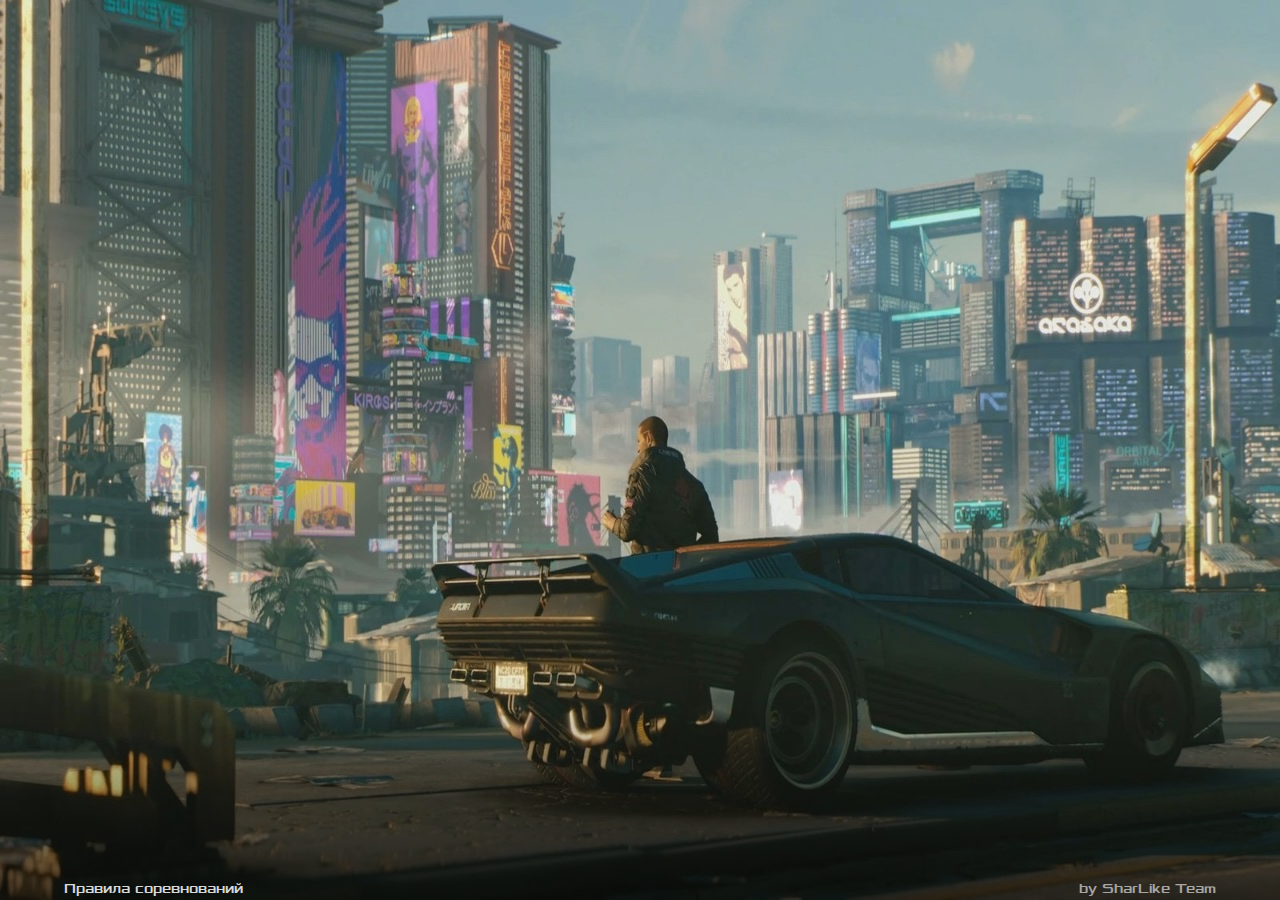
==== commit 8ca720b6: "Final commit, design readygit status!" ====
--- a/index.html
+++ b/index.html
@@ -57,7 +57,7 @@
                         <h2>Code it</h2>
                         <h3>500</h3>
                         <h4>WEB</h4>
-                        <img class="done" src="img/thumbs/1.jpg" alt="">
+                        <img class="done" src="img/thumbs/15.jpg" alt="">
                     </a>
                 </article>
                 
@@ -291,7 +291,7 @@
                         <h2>Code it</h2>
                         <h3>500</h3>
                         <h4>WEB</h4>
-                        <img class="todo" src="img/thumbs/36.jpg" alt="">
+                        <img class="todo" src="img/thumbs/36.gif" alt="">
                     </a>
                 </article>
                 
